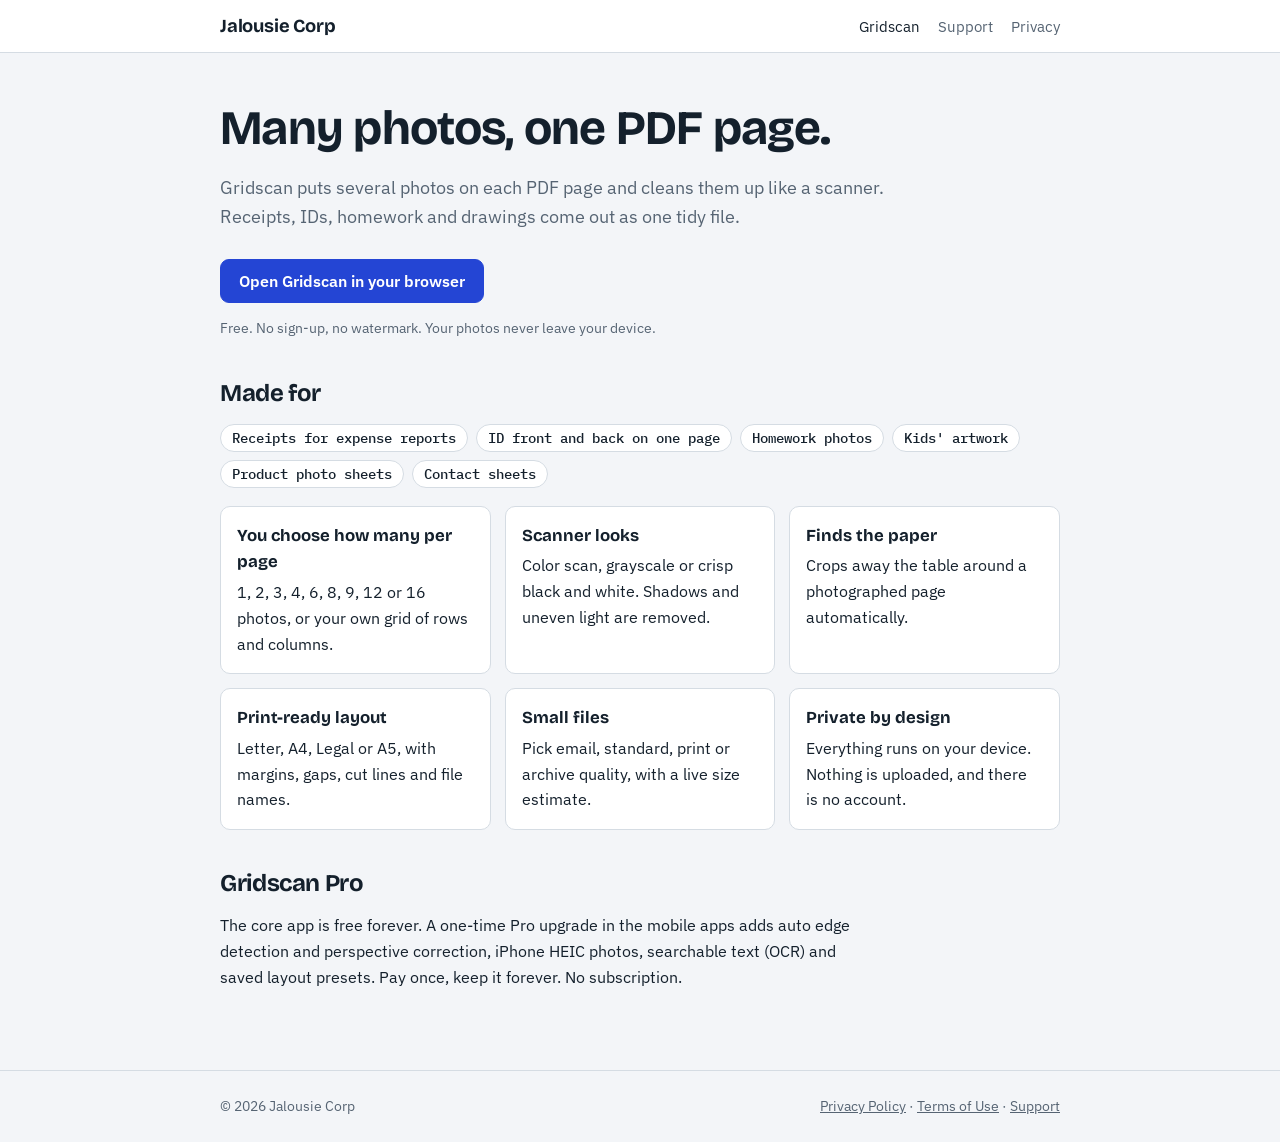
==== gridscan.html @ 371517b2 "Jalousie Corp website with Gridscan web app, privacy policy, support and terms Co-Authored-By: Claud" ====
<!doctype html>
<html lang="en">
<head>
<meta charset="utf-8">
<meta name="viewport" content="width=device-width,initial-scale=1">
<title>Gridscan · Many photos, one PDF page</title>
<meta name="description" content="Gridscan combines multiple photos into one PDF, with 1 to 16 photos per page and scanner-style black and white, grayscale or color cleanup. Free, private, no watermark.">
<link rel="preconnect" href="https://fonts.googleapis.com"><link rel="preconnect" href="https://fonts.gstatic.com" crossorigin>
<link rel="stylesheet" href="https://fonts.googleapis.com/css2?family=Bricolage+Grotesque:opsz,wght@12..96,600;12..96,700&family=IBM+Plex+Mono:wght@500&family=IBM+Plex+Sans:wght@400;600&display=swap">
<link rel="stylesheet" href="assets/site.css">
<link rel="icon" href="assets/icon.svg" type="image/svg+xml">
</head>
<body>
<header class="site"><div class="wrap">
  <a class="logo" href="./">Jalousie Corp</a>
  <nav><a href="gridscan.html" aria-current="page">Gridscan</a><a href="support.html">Support</a><a href="privacy.html">Privacy</a></nav>
</div></header>

<main><div class="wrap">
  <h1>Many photos, one PDF page.</h1>
  <p class="lead">Gridscan puts several photos on each PDF page and cleans them up like a scanner. Receipts, IDs, homework and drawings come out as one tidy file.</p>
  <div class="actions"><a class="btn primary" href="app/">Open Gridscan in your browser</a></div>
  <p class="note">Free. No sign-up, no watermark. Your photos never leave your device.</p>

  <h2>Made for</h2>
  <ul class="uses">
    <li>Receipts for expense reports</li><li>ID front and back on one page</li><li>Homework photos</li>
    <li>Kids' artwork</li><li>Product photo sheets</li><li>Contact sheets</li>
  </ul>

  <ul class="features">
    <li><strong>You choose how many per page</strong>1, 2, 3, 4, 6, 8, 9, 12 or 16 photos, or your own grid of rows and columns.</li>
    <li><strong>Scanner looks</strong>Color scan, grayscale or crisp black and white. Shadows and uneven light are removed.</li>
    <li><strong>Finds the paper</strong>Crops away the table around a photographed page automatically.</li>
    <li><strong>Print-ready layout</strong>Letter, A4, Legal or A5, with margins, gaps, cut lines and file names.</li>
    <li><strong>Small files</strong>Pick email, standard, print or archive quality, with a live size estimate.</li>
    <li><strong>Private by design</strong>Everything runs on your device. Nothing is uploaded, and there is no account.</li>
  </ul>

  <h2>Gridscan Pro</h2>
  <p>The core app is free forever. A one-time Pro upgrade in the mobile apps adds auto edge detection and perspective correction, iPhone HEIC photos, searchable text (OCR) and saved layout presets. Pay once, keep it forever. No subscription.</p>
</div></main>

<footer class="site"><div class="wrap">
  <span>© 2026 Jalousie Corp</span>
  <span><a href="privacy.html">Privacy Policy</a> · <a href="terms.html">Terms of Use</a> · <a href="support.html">Support</a></span>
</div></footer>
</body>
</html>
---- assets/site.css ----
/* Company site: one narrow reading column, product-first; shares Gridscan's ink-blue identity. */
:root{
  --bg:#f3f5f8; --surface:#ffffff; --ink:#14202c; --muted:#566473; --line:#d5dce3;
  --accent:#2445d4; --accent-ink:#ffffff; --accent-soft:rgba(36,69,212,.09);
  --f-display:"Bricolage Grotesque",ui-sans-serif,system-ui,sans-serif;
  --f-body:"IBM Plex Sans",ui-sans-serif,system-ui,-apple-system,"Segoe UI",sans-serif;
  --f-mono:"IBM Plex Mono",ui-monospace,Consolas,monospace;
}
@media (prefers-color-scheme: dark){:root{
  --bg:#0e1319; --surface:#161e27; --ink:#e4e9ef; --muted:#93a1b0; --line:#2b3744;
  --accent:#8099ff; --accent-ink:#0e1319; --accent-soft:rgba(128,153,255,.13); color-scheme:dark}}
*{box-sizing:border-box}
html{-webkit-text-size-adjust:100%}
body{margin:0;background:var(--bg);color:var(--ink);font:16px/1.6 var(--f-body)}
a{color:var(--accent)}
a:focus-visible,.btn:focus-visible{outline:2px solid var(--accent);outline-offset:2px}
.wrap{max-width:880px;margin:0 auto;padding-inline:20px}
header.site{border-bottom:1px solid var(--line);background:var(--surface)}
header.site .wrap{display:flex;align-items:center;justify-content:space-between;gap:12px;flex-wrap:wrap;padding-block:14px}
.logo{font:700 1.15rem var(--f-display);color:var(--ink);text-decoration:none;letter-spacing:-.01em}
nav{display:flex;gap:18px;flex-wrap:wrap}
nav a{color:var(--muted);text-decoration:none;font-size:.95rem}
nav a:hover,nav a[aria-current="page"]{color:var(--ink)}
main{padding-block:48px 64px}
h1,h2,h3{font-family:var(--f-display);line-height:1.15;text-wrap:balance;letter-spacing:-.015em}
h1{font-size:clamp(2rem,5vw,3rem);margin:0 0 16px}
h2{font-size:1.5rem;margin:40px 0 10px}
h3{font-size:1.1rem;margin:24px 0 6px}
p,li{max-width:66ch}
.lead{font-size:1.15rem;color:var(--muted);margin:0 0 28px}
.btn{display:inline-block;font:600 1rem var(--f-body);padding:11px 18px;border-radius:9px;text-decoration:none;border:1px solid var(--line);color:var(--ink);background:var(--surface)}
.btn.primary{background:var(--accent);border-color:var(--accent);color:var(--accent-ink)}
.actions{display:flex;gap:10px;flex-wrap:wrap;margin:8px 0 8px}
.note{font-size:.88rem;color:var(--muted)}
.card{background:var(--surface);border:1px solid var(--line);border-radius:12px;padding:22px;display:grid;grid-template-columns:auto 1fr;gap:18px;align-items:start}
.card .icon{width:56px;height:56px}
.card h3{margin:0 0 4px}
.card p{margin:0 0 12px}
.features{display:grid;grid-template-columns:repeat(auto-fit,minmax(230px,1fr));gap:14px;margin-top:18px;padding:0;list-style:none}
.features li{background:var(--surface);border:1px solid var(--line);border-radius:10px;padding:16px}
.features strong{display:block;font-family:var(--f-display);font-size:1.05rem;margin-bottom:4px}
.uses{display:flex;flex-wrap:wrap;gap:8px;padding:0;list-style:none}
.uses li{font:500 .85rem var(--f-mono);border:1px solid var(--line);border-radius:999px;padding:4px 11px;background:var(--surface)}
.legal h2{font-size:1.2rem;margin-top:32px}
.meta{font:400 .85rem var(--f-mono);color:var(--muted)}
.faq dt{font-weight:600;margin-top:18px}
.faq dd{margin:4px 0 0;color:var(--muted);max-width:66ch}
.contact{font:500 1.05rem var(--f-mono);background:var(--surface);border:1px solid var(--line);border-radius:9px;padding:12px 16px;display:inline-block;user-select:all}
footer.site{border-top:1px solid var(--line);padding-block:24px;color:var(--muted);font-size:.88rem}
footer.site .wrap{display:flex;justify-content:space-between;gap:12px;flex-wrap:wrap}
footer.site a{color:var(--muted)}
@media (max-width:520px){.card{grid-template-columns:1fr}}
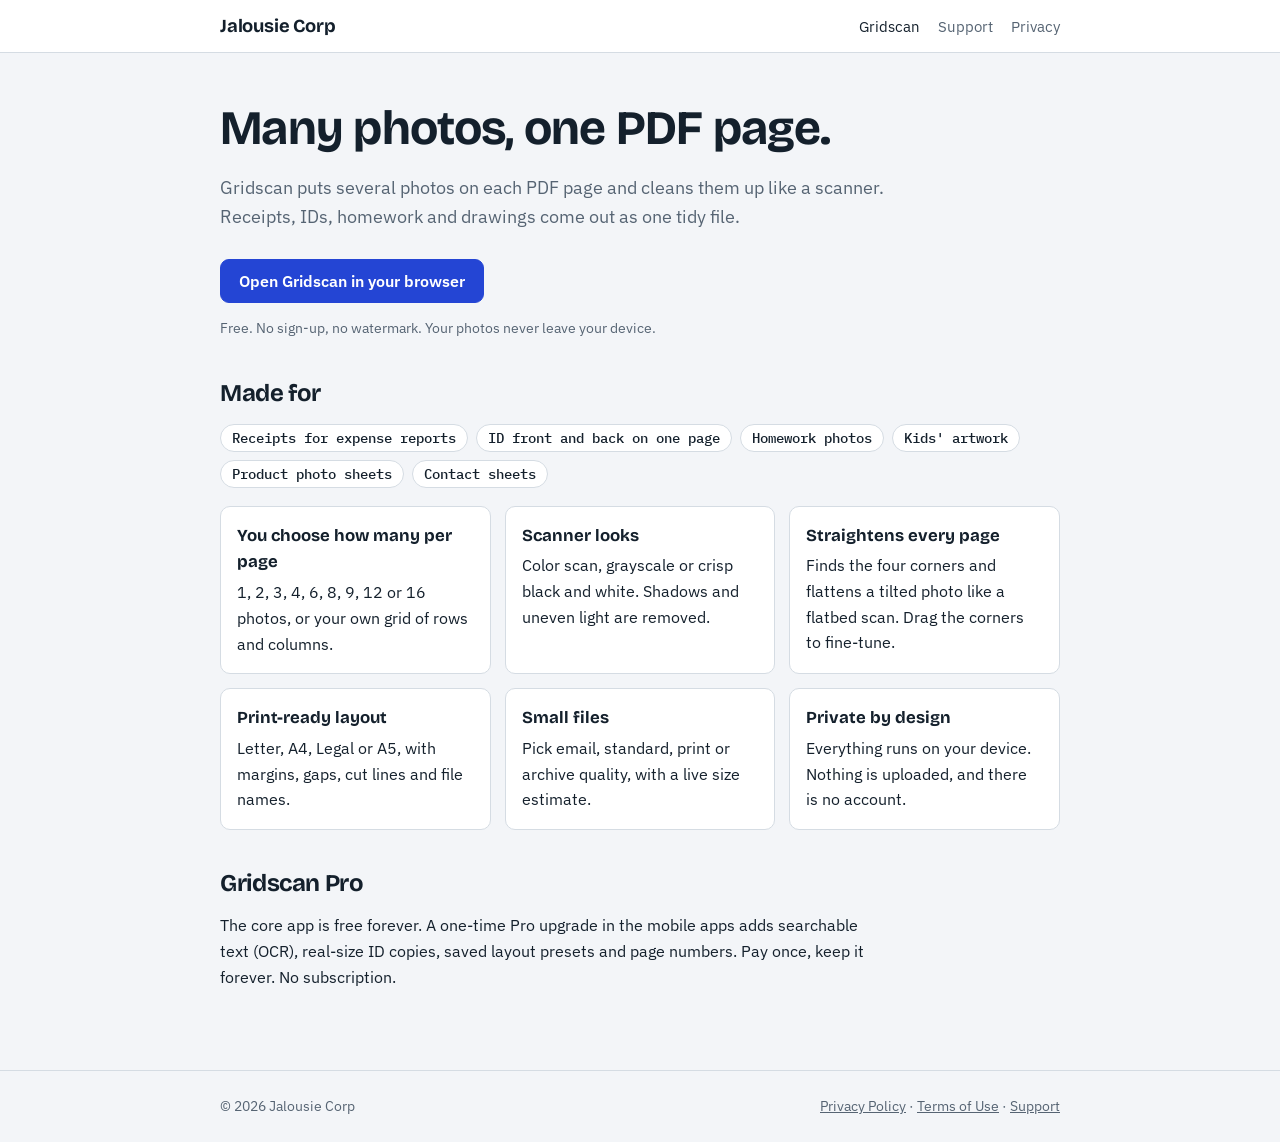
==== commit 60216238: "Per-photo editor: drag four corners with magnifier, perspective straightening, auto corner detection" ====
--- a/gridscan.html
+++ b/gridscan.html
@@ -31,14 +31,14 @@
   <ul class="features">
     <li><strong>You choose how many per page</strong>1, 2, 3, 4, 6, 8, 9, 12 or 16 photos, or your own grid of rows and columns.</li>
     <li><strong>Scanner looks</strong>Color scan, grayscale or crisp black and white. Shadows and uneven light are removed.</li>
-    <li><strong>Finds the paper</strong>Crops away the table around a photographed page automatically.</li>
+    <li><strong>Straightens every page</strong>Finds the four corners and flattens a tilted photo like a flatbed scan. Drag the corners to fine-tune.</li>
     <li><strong>Print-ready layout</strong>Letter, A4, Legal or A5, with margins, gaps, cut lines and file names.</li>
     <li><strong>Small files</strong>Pick email, standard, print or archive quality, with a live size estimate.</li>
     <li><strong>Private by design</strong>Everything runs on your device. Nothing is uploaded, and there is no account.</li>
   </ul>
 
   <h2>Gridscan Pro</h2>
-  <p>The core app is free forever. A one-time Pro upgrade in the mobile apps adds auto edge detection and perspective correction, iPhone HEIC photos, searchable text (OCR) and saved layout presets. Pay once, keep it forever. No subscription.</p>
+  <p>The core app is free forever. A one-time Pro upgrade in the mobile apps adds searchable text (OCR), real-size ID copies, saved layout presets and page numbers. Pay once, keep it forever. No subscription.</p>
 </div></main>
 
 <footer class="site"><div class="wrap">
